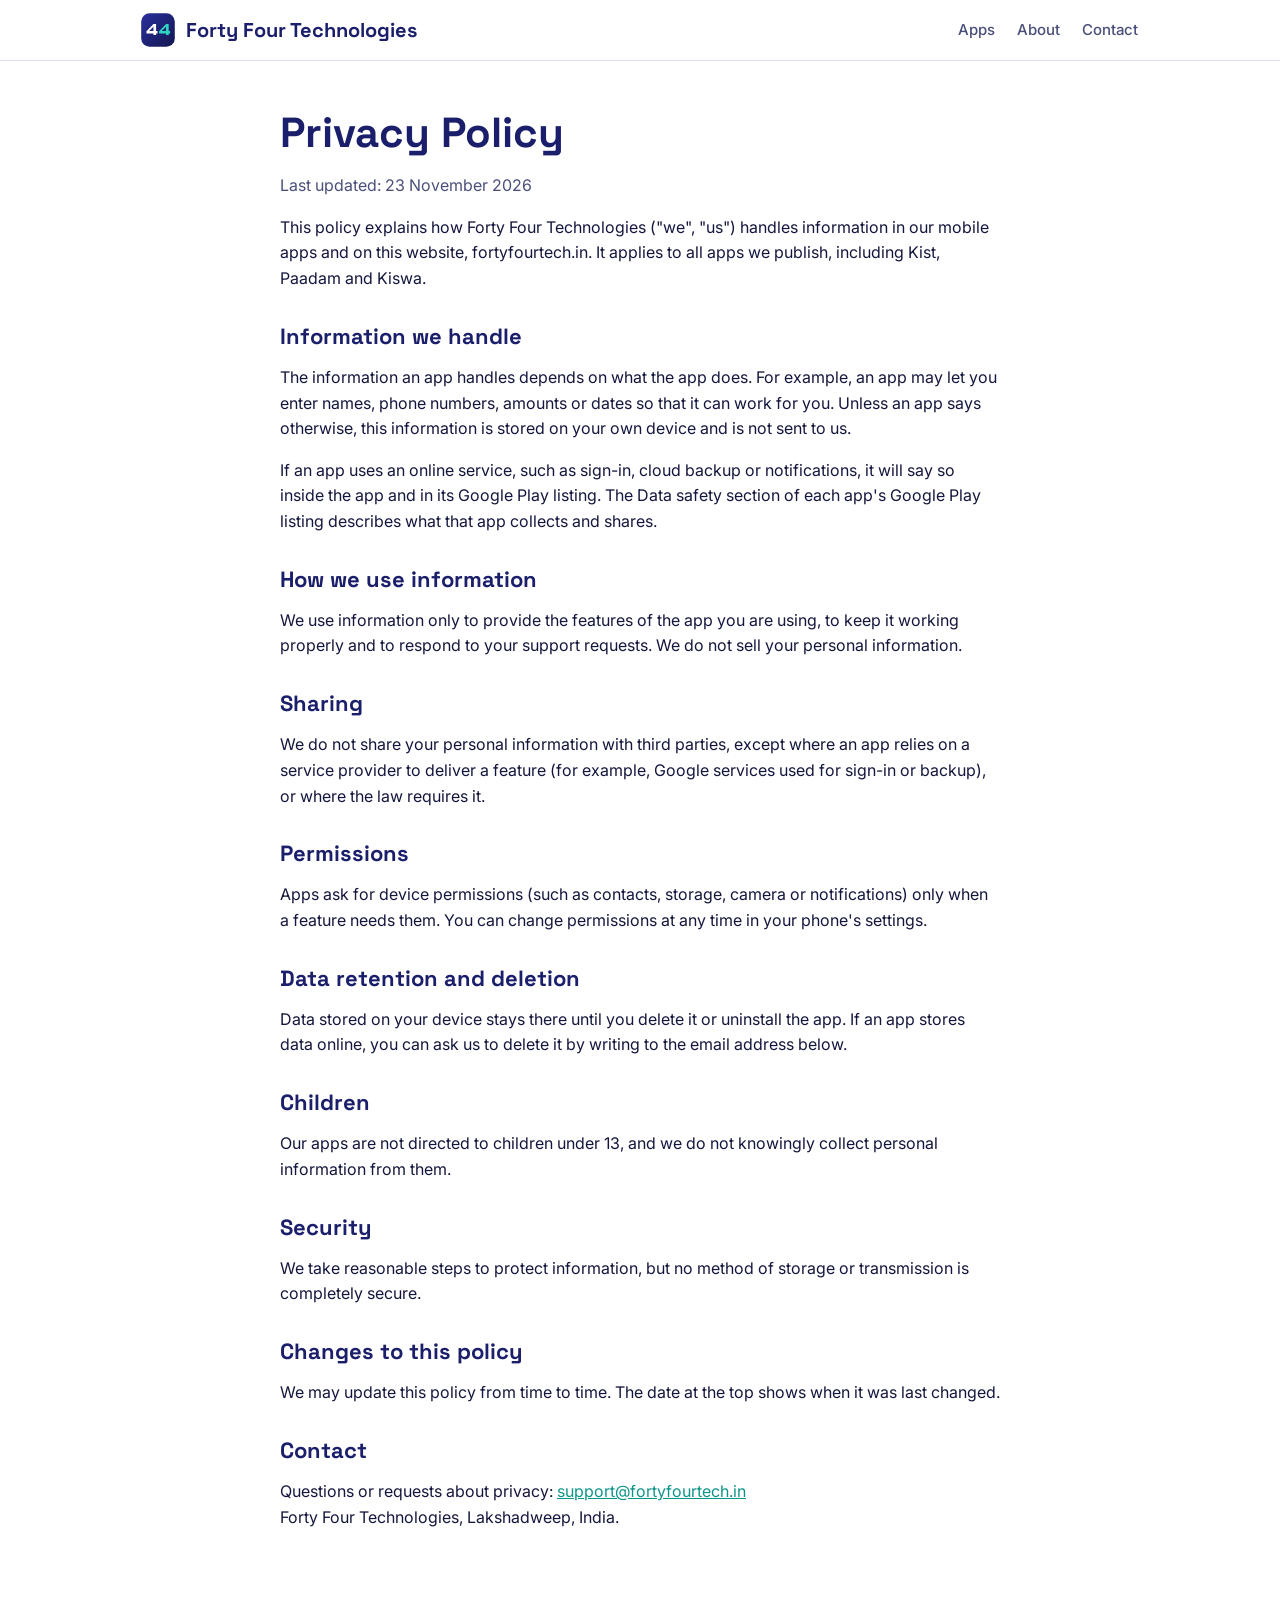
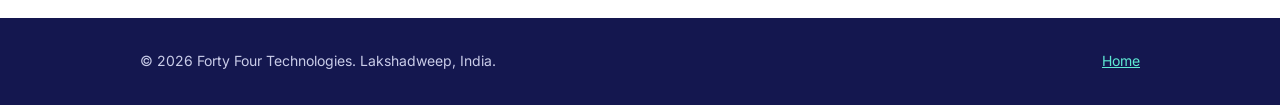
==== privacy.html @ 546bb44f "Add files via upload" ====
<!doctype html>
<html lang="en">
<head>
<meta charset="utf-8">
<meta name="viewport" content="width=device-width,initial-scale=1">
<title>Privacy Policy | Forty Four Technologies</title>
<meta name="description" content="Privacy Policy for apps and websites published by Forty Four Technologies.">
<link rel="icon" type="image/svg+xml" href="favicon.svg">
<link rel="apple-touch-icon" href="apple-touch-icon.png">
<link rel="preconnect" href="https://fonts.googleapis.com">
<link rel="preconnect" href="https://fonts.gstatic.com" crossorigin>
<link href="https://fonts.googleapis.com/css2?family=Inter:wght@400;500&family=Space+Grotesk:wght@500;700&display=swap" rel="stylesheet">
<link rel="stylesheet" href="style.css">
</head>
<body>
<header>
<div class="bar">
<a class="brand" href="index.html"><img src="assets/logo.svg" alt="" width="36" height="36"><span>Forty Four Technologies</span></a>
<nav aria-label="Main">
<a href="index.html#apps">Apps</a>
<a href="index.html#about">About</a>
<a href="index.html#contact">Contact</a>
</nav>
</div>
</header>
<main class="doc">
<h1>Privacy Policy</h1>
<p class="meta">Last updated: 23 November 2026</p>

<p>This policy explains how Forty Four Technologies ("we", "us") handles information in our mobile apps and on this website, fortyfourtech.in. It applies to all apps we publish, including Kist, Paadam and Kiswa.</p>

<h2>Information we handle</h2>
<p>The information an app handles depends on what the app does. For example, an app may let you enter names, phone numbers, amounts or dates so that it can work for you. Unless an app says otherwise, this information is stored on your own device and is not sent to us.</p>
<p>If an app uses an online service, such as sign-in, cloud backup or notifications, it will say so inside the app and in its Google Play listing. The Data safety section of each app's Google Play listing describes what that app collects and shares.</p>

<h2>How we use information</h2>
<p>We use information only to provide the features of the app you are using, to keep it working properly and to respond to your support requests. We do not sell your personal information.</p>

<h2>Sharing</h2>
<p>We do not share your personal information with third parties, except where an app relies on a service provider to deliver a feature (for example, Google services used for sign-in or backup), or where the law requires it.</p>

<h2>Permissions</h2>
<p>Apps ask for device permissions (such as contacts, storage, camera or notifications) only when a feature needs them. You can change permissions at any time in your phone's settings.</p>

<h2>Data retention and deletion</h2>
<p>Data stored on your device stays there until you delete it or uninstall the app. If an app stores data online, you can ask us to delete it by writing to the email address below.</p>

<h2>Children</h2>
<p>Our apps are not directed to children under 13, and we do not knowingly collect personal information from them.</p>

<h2>Security</h2>
<p>We take reasonable steps to protect information, but no method of storage or transmission is completely secure.</p>

<h2>Changes to this policy</h2>
<p>We may update this policy from time to time. The date at the top shows when it was last changed.</p>

<h2>Contact</h2>
<p>Questions or requests about privacy: <a href="mailto:support@fortyfourtech.in">support@fortyfourtech.in</a><br>Forty Four Technologies, Lakshadweep, India.</p>
</main>
<footer>
<div class="wrap row">
<span>&copy; 2026 Forty Four Technologies. Lakshadweep, India.</span>
<span><a href="index.html">Home</a></span>
</div>
</footer>
</body>
</html>
---- style.css ----
:root{--indigo:#1B1F6B;--navy:#14174F;--teal:#0D9488;--mint:#2DD4BF;--ink:#14173D;--muted:#4A4F7A;--line:#DDE0F0;--bg:#F4F5FB}
*{box-sizing:border-box}
html{scroll-behavior:smooth}
body{margin:0;font-family:'Inter',system-ui,sans-serif;color:var(--ink);background:#fff;line-height:1.6}
h1,h2,h3{font-family:'Space Grotesk','Inter',sans-serif;line-height:1.15;margin:0}
a{color:var(--teal)}
.wrap{max-width:1040px;margin:0 auto;padding:0 20px}
header{position:sticky;top:0;z-index:10;background:rgba(255,255,255,.92);backdrop-filter:blur(8px);border-bottom:1px solid var(--line)}
.bar{display:flex;align-items:center;justify-content:space-between;gap:16px;padding:12px 20px;max-width:1040px;margin:0 auto;flex-wrap:wrap}
.brand{display:flex;align-items:center;gap:10px;text-decoration:none;color:var(--indigo);font-family:'Space Grotesk',sans-serif;font-weight:700;font-size:20px}
.brand img{width:36px;height:36px;display:block}
nav{display:flex;gap:18px;flex-wrap:wrap}
nav a{color:var(--muted);text-decoration:none;font-weight:500;font-size:15px;padding:6px 2px}
nav a:hover{color:var(--indigo)}
.hero{background:linear-gradient(135deg,#2A2F9E 0%,var(--navy) 100%);color:#fff;padding:72px 0 80px}
.hero h1{font-size:clamp(34px,6vw,56px);max-width:760px}
.hero p{font-size:clamp(17px,2.4vw,20px);max-width:620px;color:#E5E7F5;margin:20px 0 32px}
.btn{display:inline-block;background:var(--mint);color:#0B1B3A;font-weight:700;text-decoration:none;padding:14px 26px;border-radius:12px;min-height:44px}
.btn:hover{background:#5EEAD4}
section{padding:64px 0}
section.alt{background:var(--bg)}
h2{font-size:clamp(28px,4vw,38px);color:var(--indigo);margin-bottom:12px}
.lead{color:var(--muted);max-width:640px;margin:0 0 36px;font-size:18px}
.apps{display:grid;grid-template-columns:repeat(auto-fit,minmax(260px,1fr));gap:20px}
.card{background:#fff;border:1px solid var(--line);border-radius:20px;padding:24px;display:flex;flex-direction:column;gap:14px}
.card img{width:72px;height:72px;border-radius:50%;display:block;border:1px solid var(--line)}
.card h3{font-size:24px;color:var(--indigo)}
.card p{margin:0;color:var(--muted)}
.badge{align-self:flex-start;font-size:13px;font-weight:600;color:#0F766E;background:#E6F7F5;border-radius:999px;padding:6px 12px}
.about{display:grid;gap:28px;grid-template-columns:repeat(auto-fit,minmax(260px,1fr))}
.about p{margin:0 0 12px;color:var(--ink)}
.values{list-style:none;margin:0;padding:0;display:grid;gap:12px}
.values li{background:#fff;border:1px solid var(--line);border-radius:14px;padding:14px 16px}
.values strong{color:var(--indigo)}
.contact a.mail{font-size:clamp(20px,3.4vw,28px);font-family:'Space Grotesk',sans-serif;font-weight:700;color:var(--indigo)}
.social{display:flex;gap:12px;flex-wrap:wrap;margin-top:24px}
.social a{border:1px solid var(--line);border-radius:12px;padding:10px 16px;text-decoration:none;color:var(--indigo);font-weight:500;min-height:44px;display:inline-flex;align-items:center;background:#fff}
.social a:hover{border-color:var(--teal)}
footer{background:var(--navy);color:#C9CCE8;padding:32px 0;font-size:14px}
footer a{color:#5EEAD4}
footer .row{display:flex;justify-content:space-between;gap:12px;flex-wrap:wrap}
.doc{max-width:760px;margin:0 auto;padding:48px 20px 72px}
.doc h1{font-size:clamp(30px,5vw,42px);color:var(--indigo);margin-bottom:8px}
.doc h2{font-size:22px;margin:32px 0 8px}
.doc p,.doc li{color:var(--ink)}
.doc .meta{color:var(--muted)}
@media (max-width:560px){.hero{padding:48px 0 56px}section{padding:48px 0}}
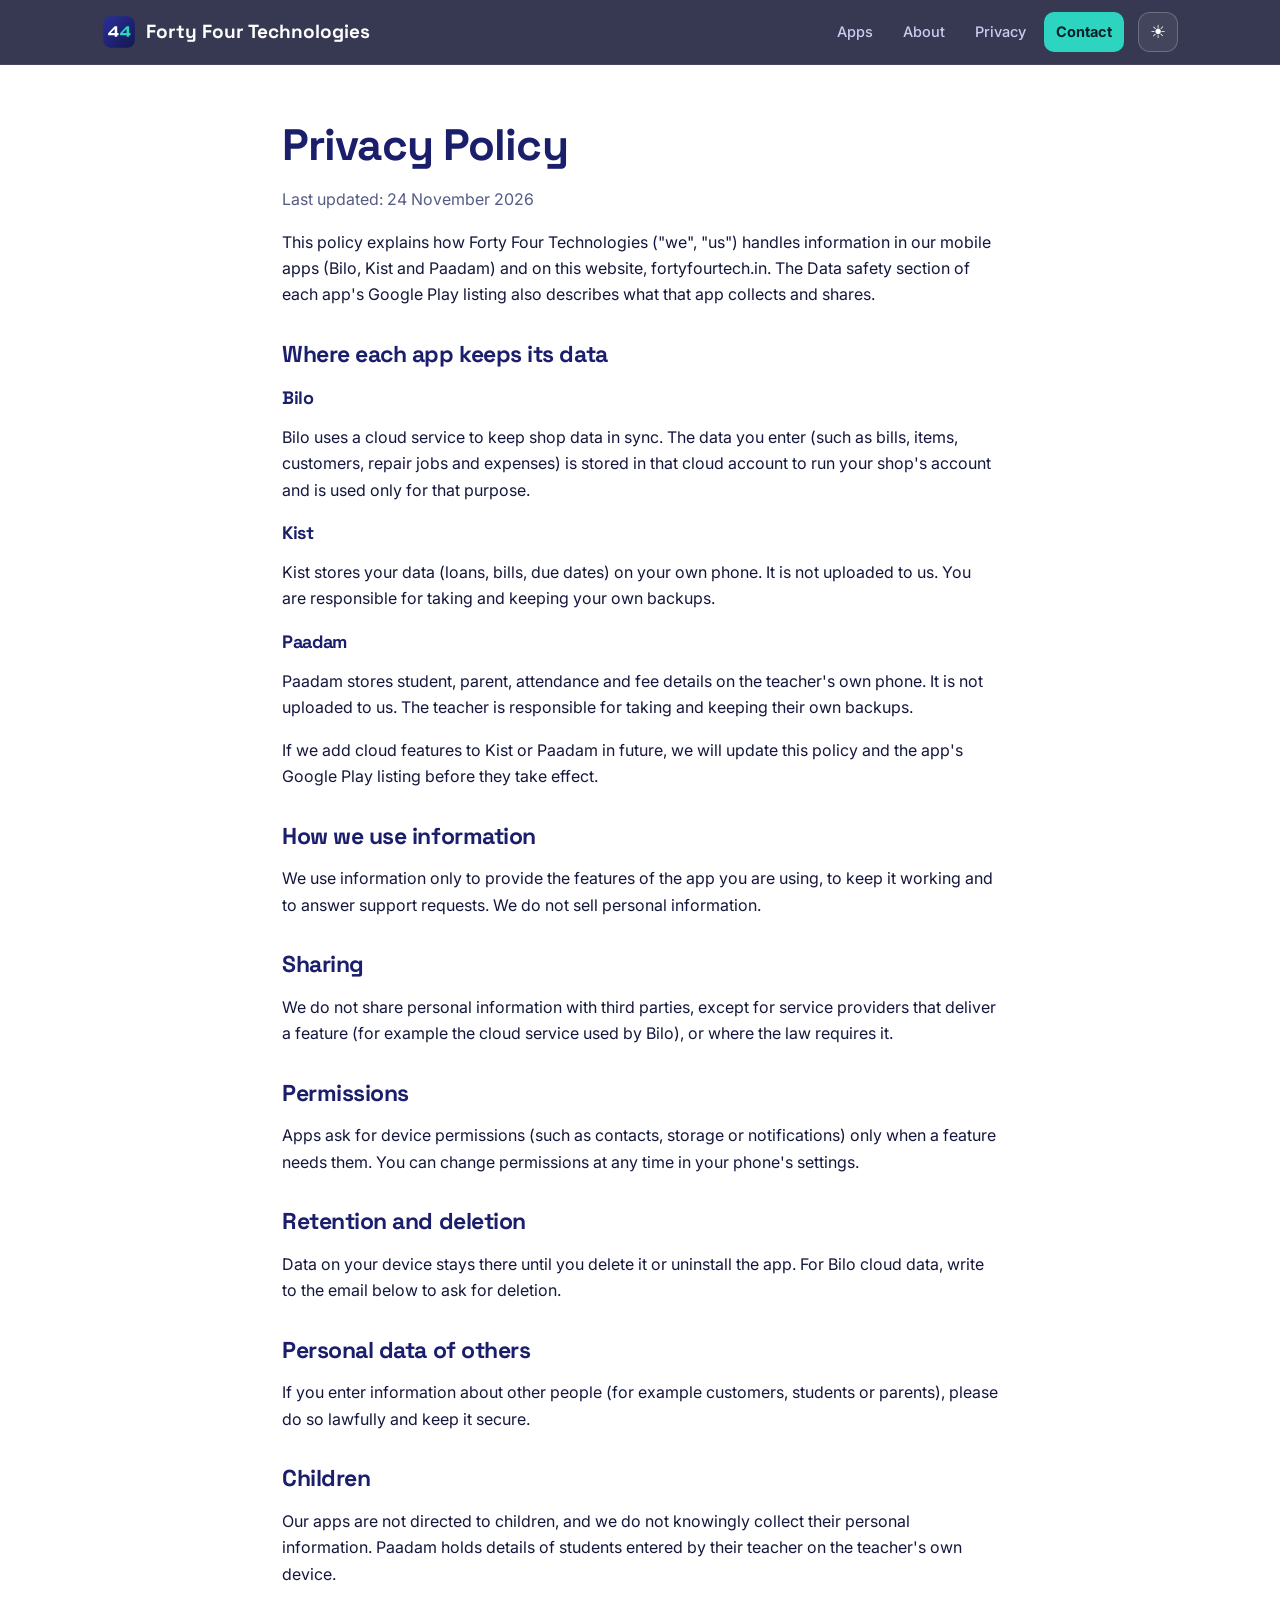
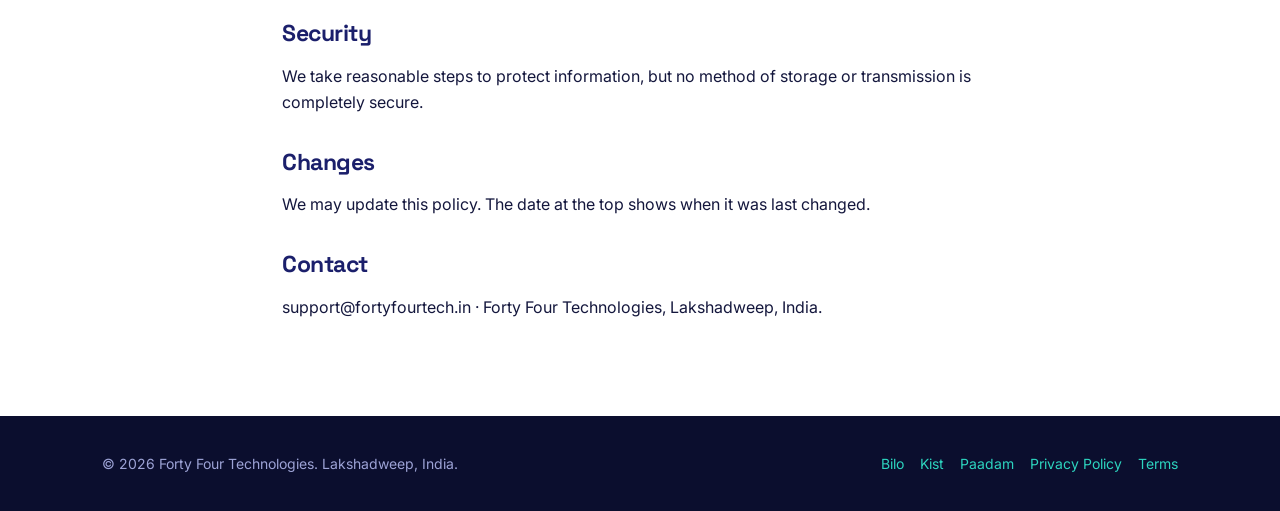
==== commit c5b6d54d: "UPDATE FIRST UPDATE" ====
--- a/privacy.html
+++ b/privacy.html
@@ -1,67 +1,23 @@
-<!doctype html>
-<html lang="en">
-<head>
-<meta charset="utf-8">
-<meta name="viewport" content="width=device-width,initial-scale=1">
-<title>Privacy Policy | Forty Four Technologies</title>
-<meta name="description" content="Privacy Policy for apps and websites published by Forty Four Technologies.">
-<link rel="icon" type="image/svg+xml" href="favicon.svg">
-<link rel="apple-touch-icon" href="apple-touch-icon.png">
-<link rel="preconnect" href="https://fonts.googleapis.com">
-<link rel="preconnect" href="https://fonts.gstatic.com" crossorigin>
-<link href="https://fonts.googleapis.com/css2?family=Inter:wght@400;500&family=Space+Grotesk:wght@500;700&display=swap" rel="stylesheet">
-<link rel="stylesheet" href="style.css">
-</head>
-<body>
-<header>
-<div class="bar">
-<a class="brand" href="index.html"><img src="assets/logo.svg" alt="" width="36" height="36"><span>Forty Four Technologies</span></a>
-<nav aria-label="Main">
-<a href="index.html#apps">Apps</a>
-<a href="index.html#about">About</a>
-<a href="index.html#contact">Contact</a>
-</nav>
-</div>
-</header>
-<main class="doc">
-<h1>Privacy Policy</h1>
-<p class="meta">Last updated: 23 November 2026</p>
-
-<p>This policy explains how Forty Four Technologies ("we", "us") handles information in our mobile apps and on this website, fortyfourtech.in. It applies to all apps we publish, including Kist, Paadam and Kiswa.</p>
-
-<h2>Information we handle</h2>
-<p>The information an app handles depends on what the app does. For example, an app may let you enter names, phone numbers, amounts or dates so that it can work for you. Unless an app says otherwise, this information is stored on your own device and is not sent to us.</p>
-<p>If an app uses an online service, such as sign-in, cloud backup or notifications, it will say so inside the app and in its Google Play listing. The Data safety section of each app's Google Play listing describes what that app collects and shares.</p>
-
-<h2>How we use information</h2>
-<p>We use information only to provide the features of the app you are using, to keep it working properly and to respond to your support requests. We do not sell your personal information.</p>
-
-<h2>Sharing</h2>
-<p>We do not share your personal information with third parties, except where an app relies on a service provider to deliver a feature (for example, Google services used for sign-in or backup), or where the law requires it.</p>
-
-<h2>Permissions</h2>
-<p>Apps ask for device permissions (such as contacts, storage, camera or notifications) only when a feature needs them. You can change permissions at any time in your phone's settings.</p>
-
-<h2>Data retention and deletion</h2>
-<p>Data stored on your device stays there until you delete it or uninstall the app. If an app stores data online, you can ask us to delete it by writing to the email address below.</p>
-
-<h2>Children</h2>
-<p>Our apps are not directed to children under 13, and we do not knowingly collect personal information from them.</p>
-
-<h2>Security</h2>
-<p>We take reasonable steps to protect information, but no method of storage or transmission is completely secure.</p>
-
-<h2>Changes to this policy</h2>
-<p>We may update this policy from time to time. The date at the top shows when it was last changed.</p>
-
-<h2>Contact</h2>
-<p>Questions or requests about privacy: <a href="mailto:support@fortyfourtech.in">support@fortyfourtech.in</a><br>Forty Four Technologies, Lakshadweep, India.</p>
-</main>
-<footer>
-<div class="wrap row">
-<span>&copy; 2026 Forty Four Technologies. Lakshadweep, India.</span>
-<span><a href="index.html">Home</a></span>
-</div>
-</footer>
-</body>
-</html>
+<!doctype html><html lang="en"><head><meta charset="utf-8"><meta name="viewport" content="width=device-width,initial-scale=1">
+<title>Privacy Policy | Forty Four Technologies</title><meta name="description" content="How Forty Four Technologies handles information in Bilo, Kist and Paadam.">
+<meta property="og:title" content="Privacy Policy | Forty Four Technologies"><meta property="og:description" content="How Forty Four Technologies handles information in Bilo, Kist and Paadam."><meta property="og:type" content="website"><meta property="og:url" content="https://fortyfourtech.in/privacy.html">
+<link rel="canonical" href="https://fortyfourtech.in/privacy.html"><link rel="icon" type="image/svg+xml" href="favicon.svg"><link rel="apple-touch-icon" href="apple-touch-icon.png">
+<link rel="preconnect" href="https://fonts.googleapis.com"><link rel="preconnect" href="https://fonts.gstatic.com" crossorigin>
+<link href="https://fonts.googleapis.com/css2?family=Inter:wght@400;500;600&family=Space+Grotesk:wght@500;700&display=swap" rel="stylesheet"><link rel="stylesheet" href="style.css"><script>try{var t=localStorage.getItem("theme");if(!t&&window.matchMedia&&matchMedia("(prefers-color-scheme: dark)").matches)t="dark";if(t)document.documentElement.setAttribute("data-theme",t)}catch(e){}</script></head><body>
+<header><div class="bar"><a class="brand" href="index.html"><img src="assets/logo.svg" alt="" width="34" height="34"><span>Forty Four Technologies</span></a>
+<nav aria-label="Main"><a href="index.html#apps">Apps</a><a href="index.html#about">About</a><a href="privacy.html">Privacy</a><a class="cta" href="index.html#contact">Contact</a><button id="tt" class="tt" type="button" aria-label="Switch between light and dark mode" title="Light / dark mode"><span class="sun">&#9728;</span><span class="moon">&#9790;</span></button></nav></div></header><main class="doc"><h1>Privacy Policy</h1><p class="meta">Last updated: 24 November 2026</p>
+<p>This policy explains how Forty Four Technologies ("we", "us") handles information in our mobile apps (Bilo, Kist and Paadam) and on this website, fortyfourtech.in. The Data safety section of each app's Google Play listing also describes what that app collects and shares.</p>
+<h2>Where each app keeps its data</h2>
+<h3 id="bilo">Bilo</h3><p>Bilo uses a cloud service to keep shop data in sync. The data you enter (such as bills, items, customers, repair jobs and expenses) is stored in that cloud account to run your shop's account and is used only for that purpose.</p>
+<h3 id="kist">Kist</h3><p>Kist stores your data (loans, bills, due dates) on your own phone. It is not uploaded to us. You are responsible for taking and keeping your own backups.</p>
+<h3 id="paadam">Paadam</h3><p>Paadam stores student, parent, attendance and fee details on the teacher's own phone. It is not uploaded to us. The teacher is responsible for taking and keeping their own backups.</p>
+<p>If we add cloud features to Kist or Paadam in future, we will update this policy and the app's Google Play listing before they take effect.</p>
+<h2>How we use information</h2><p>We use information only to provide the features of the app you are using, to keep it working and to answer support requests. We do not sell personal information.</p>
+<h2>Sharing</h2><p>We do not share personal information with third parties, except for service providers that deliver a feature (for example the cloud service used by Bilo), or where the law requires it.</p>
+<h2>Permissions</h2><p>Apps ask for device permissions (such as contacts, storage or notifications) only when a feature needs them. You can change permissions at any time in your phone's settings.</p>
+<h2>Retention and deletion</h2><p>Data on your device stays there until you delete it or uninstall the app. For Bilo cloud data, write to the email below to ask for deletion.</p>
+<h2>Personal data of others</h2><p>If you enter information about other people (for example customers, students or parents), please do so lawfully and keep it secure.</p>
+<h2>Children</h2><p>Our apps are not directed to children, and we do not knowingly collect their personal information. Paadam holds details of students entered by their teacher on the teacher's own device.</p>
+<h2>Security</h2><p>We take reasonable steps to protect information, but no method of storage or transmission is completely secure.</p>
+<h2>Changes</h2><p>We may update this policy. The date at the top shows when it was last changed.</p>
+<h2>Contact</h2><p>support@fortyfourtech.in &middot; Forty Four Technologies, Lakshadweep, India.</p></main><script>(function(){var b=document.getElementById('tt');if(!b)return;b.onclick=function(){var d=document.documentElement,n=d.getAttribute('data-theme')==='dark'?'light':'dark';d.setAttribute('data-theme',n);try{localStorage.setItem('theme',n)}catch(e){}}})();</script><footer><div class="wrap row"><span>&copy; 2026 Forty Four Technologies. Lakshadweep, India.</span><span><a href="bilo.html">Bilo</a><a href="kist.html">Kist</a><a href="paadam.html">Paadam</a><a href="privacy.html">Privacy Policy</a><a href="terms.html">Terms</a></span></div></footer></body></html>
--- a/style.css
+++ b/style.css
@@ -1,47 +1,93 @@
-:root{--indigo:#1B1F6B;--navy:#14174F;--teal:#0D9488;--mint:#2DD4BF;--ink:#14173D;--muted:#4A4F7A;--line:#DDE0F0;--bg:#F4F5FB}
-*{box-sizing:border-box}
-html{scroll-behavior:smooth}
-body{margin:0;font-family:'Inter',system-ui,sans-serif;color:var(--ink);background:#fff;line-height:1.6}
-h1,h2,h3{font-family:'Space Grotesk','Inter',sans-serif;line-height:1.15;margin:0}
-a{color:var(--teal)}
-.wrap{max-width:1040px;margin:0 auto;padding:0 20px}
-header{position:sticky;top:0;z-index:10;background:rgba(255,255,255,.92);backdrop-filter:blur(8px);border-bottom:1px solid var(--line)}
-.bar{display:flex;align-items:center;justify-content:space-between;gap:16px;padding:12px 20px;max-width:1040px;margin:0 auto;flex-wrap:wrap}
-.brand{display:flex;align-items:center;gap:10px;text-decoration:none;color:var(--indigo);font-family:'Space Grotesk',sans-serif;font-weight:700;font-size:20px}
-.brand img{width:36px;height:36px;display:block}
-nav{display:flex;gap:18px;flex-wrap:wrap}
-nav a{color:var(--muted);text-decoration:none;font-weight:500;font-size:15px;padding:6px 2px}
-nav a:hover{color:var(--indigo)}
-.hero{background:linear-gradient(135deg,#2A2F9E 0%,var(--navy) 100%);color:#fff;padding:72px 0 80px}
-.hero h1{font-size:clamp(34px,6vw,56px);max-width:760px}
-.hero p{font-size:clamp(17px,2.4vw,20px);max-width:620px;color:#E5E7F5;margin:20px 0 32px}
-.btn{display:inline-block;background:var(--mint);color:#0B1B3A;font-weight:700;text-decoration:none;padding:14px 26px;border-radius:12px;min-height:44px}
-.btn:hover{background:#5EEAD4}
-section{padding:64px 0}
-section.alt{background:var(--bg)}
-h2{font-size:clamp(28px,4vw,38px);color:var(--indigo);margin-bottom:12px}
-.lead{color:var(--muted);max-width:640px;margin:0 0 36px;font-size:18px}
-.apps{display:grid;grid-template-columns:repeat(auto-fit,minmax(260px,1fr));gap:20px}
-.card{background:#fff;border:1px solid var(--line);border-radius:20px;padding:24px;display:flex;flex-direction:column;gap:14px}
-.card img{width:72px;height:72px;border-radius:50%;display:block;border:1px solid var(--line)}
-.card h3{font-size:24px;color:var(--indigo)}
-.card p{margin:0;color:var(--muted)}
-.badge{align-self:flex-start;font-size:13px;font-weight:600;color:#0F766E;background:#E6F7F5;border-radius:999px;padding:6px 12px}
-.about{display:grid;gap:28px;grid-template-columns:repeat(auto-fit,minmax(260px,1fr))}
-.about p{margin:0 0 12px;color:var(--ink)}
-.values{list-style:none;margin:0;padding:0;display:grid;gap:12px}
-.values li{background:#fff;border:1px solid var(--line);border-radius:14px;padding:14px 16px}
-.values strong{color:var(--indigo)}
-.contact a.mail{font-size:clamp(20px,3.4vw,28px);font-family:'Space Grotesk',sans-serif;font-weight:700;color:var(--indigo)}
-.social{display:flex;gap:12px;flex-wrap:wrap;margin-top:24px}
-.social a{border:1px solid var(--line);border-radius:12px;padding:10px 16px;text-decoration:none;color:var(--indigo);font-weight:500;min-height:44px;display:inline-flex;align-items:center;background:#fff}
-.social a:hover{border-color:var(--teal)}
-footer{background:var(--navy);color:#C9CCE8;padding:32px 0;font-size:14px}
-footer a{color:#5EEAD4}
+:root{--indigo:#1B1F6B;--navy:#0B0E2E;--navy2:#14174F;--teal:#0D9488;--mint:#2DD4BF;--ink:#14173D;--muted:#555B85;--line:#E3E6F4;--bg:#F5F6FC;--glow:#5B6CFF}
+*{box-sizing:border-box}html{scroll-behavior:smooth}
+body{margin:0;font-family:'Inter',system-ui,sans-serif;color:var(--ink);background:#fff;line-height:1.65;-webkit-font-smoothing:antialiased}
+h1,h2,h3,h4{font-family:'Space Grotesk','Inter',sans-serif;line-height:1.12;margin:0;letter-spacing:-.02em}
+a{color:var(--teal)}img{max-width:100%}
+.wrap{max-width:1120px;margin:0 auto;padding:0 22px}
+header{position:sticky;top:0;z-index:20;background:rgba(11,14,46,.82);backdrop-filter:blur(14px);border-bottom:1px solid rgba(255,255,255,.08)}
+.bar{display:flex;align-items:center;justify-content:space-between;gap:16px;padding:12px 22px;max-width:1120px;margin:0 auto}
+.brand{display:flex;align-items:center;gap:10px;text-decoration:none;color:#fff;font-family:'Space Grotesk',sans-serif;font-weight:700;font-size:19px}
+.brand img{width:34px;height:34px}
+nav{display:flex;gap:6px;align-items:center}
+nav a{color:#C9CDF0;text-decoration:none;font-weight:500;font-size:14.5px;padding:8px 12px;border-radius:10px}
+nav a:hover{color:#fff;background:rgba(255,255,255,.08)}
+nav a.cta{background:var(--mint);color:#06202B;font-weight:700}
+.hero{position:relative;overflow:hidden;background:radial-gradient(1000px 520px at 78% 8%,rgba(91,108,255,.55),transparent 60%),radial-gradient(700px 400px at 5% 100%,rgba(45,212,191,.22),transparent 60%),var(--navy);color:#fff;padding:84px 0 0}
+.hero .grid{display:grid;grid-template-columns:1.05fr 1fr;gap:30px;align-items:end}
+.eyebrow{display:inline-block;font-size:12.5px;font-weight:600;letter-spacing:.14em;text-transform:uppercase;color:var(--mint);margin-bottom:18px}
+.hero h1{font-size:clamp(38px,6.4vw,68px);font-weight:700}
+.hero h1 em{font-style:normal;background:linear-gradient(90deg,#7C8BFF,var(--mint));-webkit-background-clip:text;background-clip:text;color:transparent}
+.hero p.sub{font-size:clamp(17px,2.2vw,20px);color:#C9CDF0;max-width:520px;margin:22px 0 32px}
+.btn{display:inline-flex;align-items:center;gap:8px;background:var(--mint);color:#06202B;font-weight:700;text-decoration:none;padding:14px 26px;border-radius:14px;min-height:46px}
+.btn:hover{filter:brightness(1.08)}
+.btn.ghost{background:transparent;color:#fff;border:1px solid rgba(255,255,255,.28);margin-left:10px}
+.stats{display:flex;gap:34px;margin:44px 0 60px;flex-wrap:wrap}.stats b{display:block;font-family:'Space Grotesk';font-size:30px}.stats span{color:#9DA3D6;font-size:13.5px}
+.phones{position:relative;height:560px}
+.phone{position:absolute;width:236px;border-radius:34px;border:7px solid #05061a;background:#05061a;box-shadow:0 30px 70px rgba(0,0,0,.5),0 0 0 1px rgba(255,255,255,.12);overflow:hidden}
+.phone img{display:block;width:100%;height:auto}
+.phone.a{left:0;top:70px;transform:rotate(-5deg);z-index:1}
+.phone.b{left:150px;top:0;z-index:3}
+.phone.c{left:300px;top:70px;transform:rotate(5deg);z-index:2}
+section{padding:92px 0}section.alt{background:var(--bg)}section.dark{background:var(--navy);color:#fff}
+h2{font-size:clamp(30px,4.4vw,46px);color:var(--indigo);margin-bottom:14px}.dark h2{color:#fff}
+.kicker{color:var(--teal);font-weight:700;font-size:13px;letter-spacing:.14em;text-transform:uppercase;margin-bottom:12px;display:block}
+.lead{color:var(--muted);max-width:640px;margin:0 0 48px;font-size:18.5px}.dark .lead{color:#B6BBE6}
+.appcard{display:grid;grid-template-columns:1fr 1fr;gap:48px;align-items:center;padding:56px 0;border-top:1px solid var(--line)}
+.appcard:first-of-type{border-top:0}.appcard.rev .txt{order:2}
+.appcard .ic{width:64px;height:64px;border-radius:16px;box-shadow:0 8px 24px rgba(20,23,79,.18)}
+.appcard h3{font-size:34px;color:var(--indigo);margin:18px 0 10px}.appcard p{color:var(--muted);font-size:17.5px;margin:0 0 18px}
+.tag{display:inline-block;font-size:12.5px;font-weight:600;color:#0F766E;background:#E3F6F3;border-radius:999px;padding:6px 12px;margin:0 6px 8px 0}
+.tag.s{color:#3948C8;background:#E8EBFF}
+.feats{list-style:none;padding:0;margin:0 0 24px;display:grid;gap:9px}.feats li{padding-left:28px;position:relative;color:var(--ink)}
+.feats li:before{content:"";position:absolute;left:0;top:7px;width:14px;height:14px;border-radius:50%;background:var(--mint);box-shadow:inset 0 0 0 4px #fff,0 0 0 1.5px var(--teal)}
+.link{font-weight:700;text-decoration:none;color:var(--indigo)}.link:hover{color:var(--teal)}
+.duo{position:relative;height:520px;display:flex;justify-content:center}
+.duo .phone{width:228px}.duo .phone.a{left:calc(50% - 215px);top:34px;transform:rotate(-4deg)}.duo .phone.b{left:calc(50% - 20px);top:0;transform:rotate(3deg)}
+.duo:before{content:"";position:absolute;inset:6% 6%;border-radius:40px;background:linear-gradient(135deg,#E8EBFF,#E3F6F3);z-index:0}
+.duo .phone{z-index:2}
+.pill{display:grid;grid-template-columns:repeat(auto-fit,minmax(240px,1fr));gap:18px}
+.fc{background:rgba(255,255,255,.05);border:1px solid rgba(255,255,255,.12);border-radius:22px;padding:26px}
+.fc h4{font-size:20px;margin:14px 0 8px;color:#fff}.fc p{margin:0;color:#B6BBE6;font-size:15.5px}
+.ico{width:44px;height:44px;border-radius:12px;background:linear-gradient(135deg,#5B6CFF,#2DD4BF);display:flex;align-items:center;justify-content:center;font-size:22px}
+.about{display:grid;grid-template-columns:1.1fr 1fr;gap:56px}
+.about p{color:var(--ink);font-size:17.5px;margin:0 0 16px}
+.values{list-style:none;margin:0;padding:0;display:grid;gap:14px}.values li{background:#fff;border:1px solid var(--line);border-radius:18px;padding:18px 20px}.values strong{display:block;color:var(--indigo);font-family:'Space Grotesk';font-size:19px;margin-bottom:2px}
+.contact .mail{font-size:clamp(22px,4vw,38px);font-family:'Space Grotesk';font-weight:700;color:var(--indigo);text-decoration:none}
+.social{display:flex;gap:12px;flex-wrap:wrap;margin-top:26px}.social a{border:1px solid var(--line);border-radius:12px;padding:10px 18px;text-decoration:none;color:var(--indigo);font-weight:600;min-height:44px;display:inline-flex;align-items:center;background:#fff}.social a:hover{border-color:var(--teal)}
+footer{background:var(--navy);color:#9DA3D6;padding:36px 0;font-size:14px}footer a{color:var(--mint);text-decoration:none;margin-left:16px}
 footer .row{display:flex;justify-content:space-between;gap:12px;flex-wrap:wrap}
-.doc{max-width:760px;margin:0 auto;padding:48px 20px 72px}
-.doc h1{font-size:clamp(30px,5vw,42px);color:var(--indigo);margin-bottom:8px}
-.doc h2{font-size:22px;margin:32px 0 8px}
-.doc p,.doc li{color:var(--ink)}
-.doc .meta{color:var(--muted)}
-@media (max-width:560px){.hero{padding:48px 0 56px}section{padding:48px 0}}
+/* app page */
+.ahero{padding:70px 0 0}.ahero .grid{align-items:center}.ahero .ic{width:76px;height:76px;border-radius:20px;box-shadow:0 10px 30px rgba(0,0,0,.4)}
+.ahero h1{font-size:clamp(40px,6vw,62px);margin:20px 0 10px}
+.gallery{display:flex;gap:20px;overflow-x:auto;padding:10px 22px 30px;scroll-snap-type:x mandatory;max-width:1120px;margin:0 auto}
+.gallery .phone{position:relative;flex:0 0 232px;scroll-snap-align:start}
+.gallery figure{margin:0;flex:0 0 232px}.gallery figcaption{margin-top:12px;font-size:14px;color:var(--muted);text-align:center}
+.fgrid{display:grid;grid-template-columns:repeat(auto-fit,minmax(250px,1fr));gap:18px}
+.f{background:#fff;border:1px solid var(--line);border-radius:20px;padding:24px}.f h4{font-size:19px;color:var(--indigo);margin-bottom:6px}.f p{margin:0;color:var(--muted);font-size:15.5px}
+.note{background:#EEF1FF;border:1px solid #D9DEFF;border-radius:18px;padding:20px 22px;color:var(--ink);max-width:760px}
+.doc{max-width:760px;margin:0 auto;padding:56px 22px 80px}.doc h1{font-size:clamp(32px,5vw,44px);color:var(--indigo);margin-bottom:8px}.doc h2{font-size:23px;margin:34px 0 8px}.doc h3{font-size:18px;margin:20px 0 4px;color:var(--indigo)}.doc .meta{color:var(--muted)}
+@media(max-width:860px){.hero .grid,.appcard,.about{grid-template-columns:1fr}.appcard.rev .txt{order:0}.phones{height:470px;margin-top:10px}.phone{width:190px}.phone.b{left:120px}.phone.c{left:240px}nav a:not(.cta){display:none}.hero{padding-top:56px}section{padding:64px 0}.duo{height:450px}.duo .phone{width:190px}.duo .phone.a{left:calc(50% - 175px)}.duo .phone.b{left:calc(50% - 15px)}.btn.ghost{margin:10px 0 0}}
+@media(max-width:420px){.phone{width:160px}.phone.b{left:100px}.phone.c{left:200px}.phones{height:400px}.duo{height:390px}.duo .phone{width:160px}.duo .phone.a{left:calc(50% - 150px)}.duo .phone.b{left:calc(50% - 10px)}}
+@media(max-width:560px){.brand span{font-size:15px;white-space:nowrap}.brand img{width:30px;height:30px}.stats{gap:22px}}
+
+.tt{margin-left:8px;width:40px;height:40px;border-radius:12px;border:1px solid rgba(255,255,255,.22);background:rgba(255,255,255,.06);color:#fff;font-size:18px;cursor:pointer;display:inline-flex;align-items:center;justify-content:center;padding:0}
+.tt:hover{background:rgba(255,255,255,.14)}.tt .moon{display:none}
+html[data-theme=dark] .tt .sun{display:none}html[data-theme=dark] .tt .moon{display:inline}
+html[data-theme=dark]{color-scheme:dark}
+html[data-theme=dark] body{background:#0A0C24;color:#E4E7FA}
+html[data-theme=dark] section.alt{background:#0F1233}
+html[data-theme=dark] h2,html[data-theme=dark] .appcard h3,html[data-theme=dark] .f h4,html[data-theme=dark] .values strong,html[data-theme=dark] .contact .mail,html[data-theme=dark] .link,html[data-theme=dark] .doc h1,html[data-theme=dark] .doc h3{color:#fff}
+html[data-theme=dark] .lead,html[data-theme=dark] .appcard p,html[data-theme=dark] .f p,html[data-theme=dark] .doc .meta,html[data-theme=dark] section p{color:#AEB4DE}
+html[data-theme=dark] .about p,html[data-theme=dark] .feats li,html[data-theme=dark] .doc p,html[data-theme=dark] .doc li{color:#DDE0F7}
+html[data-theme=dark] .appcard{border-color:#1E2250}
+html[data-theme=dark] .f,html[data-theme=dark] .values li,html[data-theme=dark] .social a{background:#141845;border-color:#262B64;color:#fff}
+html[data-theme=dark] .note{background:#141845;border-color:#262B64;color:#DDE0F7}
+html[data-theme=dark] .tag{background:#12332F;color:#5EEAD4}html[data-theme=dark] .tag.s{background:#1D2260;color:#AAB4FF}
+html[data-theme=dark] .feats li:before{box-shadow:inset 0 0 0 4px #0A0C24,0 0 0 1.5px var(--mint)}
+html[data-theme=dark] .duo:before{background:linear-gradient(135deg,#171B52,#10302E)}
+html[data-theme=dark] .gallery figcaption{color:#AEB4DE}
+html[data-theme=dark] section a:not(.btn):not(.mail):not(.link),html[data-theme=dark] .doc a{color:var(--mint)}
+html[data-theme=dark] nav a.cta,html[data-theme=dark] .btn{color:#06202B}
+html[data-theme=dark] .btn.ghost{color:#fff}
+html[data-theme=dark] .hero{background:radial-gradient(1000px 520px at 78% 8%,rgba(91,108,255,.45),transparent 60%),radial-gradient(700px 400px at 5% 100%,rgba(45,212,191,.16),transparent 60%),#070920}
+@media(max-width:860px){.tt{margin-left:0}}
